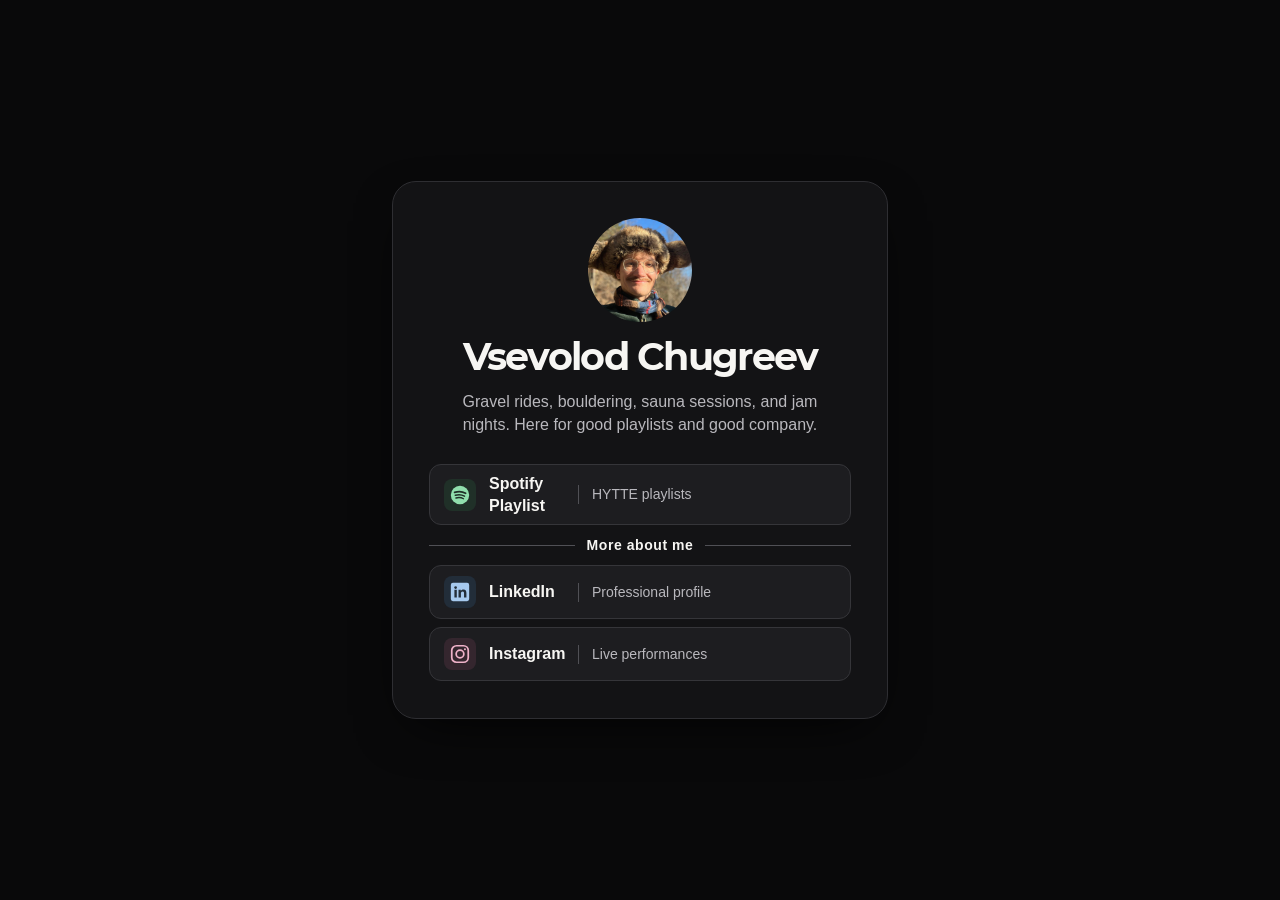
==== hytte/index.html @ 7f9a3bac "Refine Hytte profile links" ====
<!doctype html>
<html lang="en">
  <head>
    <meta charset="utf-8">
    <meta name="viewport" content="width=device-width, initial-scale=1">
    <meta name="theme-color" content="#09090a">
    <meta name="description" content="Gravel rides, bouldering, saunas, and jam sessions with Vsevolod Chugreev.">
    <title>Vsevolod Chugreev - Hytte</title>
    <link rel="icon" href="../assets/vsevolod.jpg" type="image/jpeg">
    <link rel="stylesheet" href="../style.css">
  </head>
  <body>
    <main class="card" aria-labelledby="name">
      <div class="profile">
        <img class="portrait" src="../assets/vsevolod.jpg" width="640" height="640" alt="">
        <h1 id="name">Vsevolod Chugreev</h1>
        <p class="bio">Gravel rides, bouldering, sauna sessions, and jam nights. Here for good playlists and good company.</p>
      </div>

      <nav class="links" aria-label="Music and profiles">
        <a class="social spotify" href="https://open.spotify.com/user/08ffx8hyw3svrj4hh7u58yir7?si=204Ac3mIRZu_R83wzP5dxg&amp;utm_source=copy-link">
          <span class="icon" aria-hidden="true">
            <svg viewBox="0 0 24 24" fill="none">
              <circle cx="12" cy="12" r="10" fill="currentColor"/>
              <g stroke="var(--icon-bg)" stroke-linecap="round">
                <path d="M6.1 9.2c3.7-1.2 8.8-.9 12 1" stroke-width="1.9"/>
                <path d="M6.9 12.3c3.1-1 7.1-.7 10 1" stroke-width="1.6"/>
                <path d="M7.6 15.3c2.6-.8 5.7-.6 8.2.8" stroke-width="1.5"/>
              </g>
            </svg>
          </span>
          <span>Spotify Playlist</span>
          <span class="link-note">HYTTE playlists</span>
        </a>

        <div class="section-divider" role="separator"><span>More about me</span></div>

        <a class="social linkedin" href="https://www.linkedin.com/in/vschugr/">
          <span class="icon" aria-hidden="true">
            <svg viewBox="0 0 24 24" fill="currentColor">
              <rect x="2" y="2" width="20" height="20" rx="2.3"/>
              <g fill="var(--icon-bg)">
                <circle cx="7.2" cy="7.2" r="1.45"/>
                <path d="M5.9 9.6h2.6v8.5H5.9zM10.4 9.6h2.5v1.2c.5-.9 1.4-1.5 2.8-1.5 2.7 0 3.3 1.7 3.3 4v4.8h-2.6v-4.4c0-1.1 0-2.3-1.5-2.3s-1.9 1.1-1.9 2.2v4.5h-2.6z"/>
              </g>
            </svg>
          </span>
          <span>LinkedIn</span>
          <span class="link-note">Professional profile</span>
        </a>
        <a class="social instagram" href="https://www.instagram.com/travertinsky/">
          <span class="icon" aria-hidden="true">
            <svg viewBox="0 0 24 24" fill="none" stroke="currentColor" stroke-width="1.9">
              <rect x="3" y="3" width="18" height="18" rx="5.2"/>
              <circle cx="12" cy="12" r="4.2"/>
              <circle cx="17.4" cy="6.8" r="1.1" fill="currentColor" stroke="none"/>
            </svg>
          </span>
          <span>Instagram</span>
          <span class="link-note">Live performances</span>
        </a>
      </nav>
    </main>
  </body>
</html>
---- style.css ----
@font-face {
  font-family: "Profile Bold";
  src: local("Gotham-Bold"), local("Gotham Bold"), local("Montserrat Bold"),
       url("./assets/montserrat-bold.woff") format("woff");
  font-style: normal;
  font-weight: 700;
  font-display: swap;
}

:root {
  color-scheme: dark;
  --page: #09090a;
  --surface: #131315;
  --text: #f7f6f3;
  --muted: #b9b8bd;
  font-family: Roboto, -apple-system, BlinkMacSystemFont, "Segoe UI", sans-serif;
  color: var(--text);
  background: var(--page);
}

* { box-sizing: border-box; }

body {
  margin: 0;
  min-height: 100vh;
  min-height: 100svh;
  padding: clamp(.75rem, 4vw, 2rem);
  display: grid;
  place-items: center;
}

.card {
  width: min(100%, 31rem);
  padding: clamp(1.125rem, 5.5vw, 2.25rem);
  display: grid;
  gap: clamp(1.25rem, 5vw, 1.75rem);
  border: 1px solid #2e2e32;
  border-radius: 1.5rem;
  background: var(--surface);
  box-shadow: 0 18px 55px -22px #000;
}

.profile {
  text-align: center;
  container-type: inline-size;
}

.portrait {
  display: block;
  width: clamp(4.5rem, 21vw, 6.5rem);
  margin-inline: auto;
  height: auto;
  aspect-ratio: 1;
  object-fit: cover;
  border-radius: 50%;
}

h1 {
  margin: .875rem 0 0;
  font: 700 clamp(1.45rem, 7.5vw, 2.375rem)/1.1 "Profile Bold", system-ui, sans-serif;
  font-size: clamp(1rem, 9.5cqi, 2.375rem);
  letter-spacing: -.045em;
  overflow-wrap: anywhere;
}

.bio {
  max-width: 40ch;
  margin: .75rem auto 0;
  color: var(--muted);
  font-size: 1rem;
  line-height: 1.45;
  text-wrap: pretty;
}

.links {
  display: grid;
  gap: .5rem;
  container-type: inline-size;
}

.section-divider {
  display: grid;
  grid-template-columns: 1fr auto 1fr;
  align-items: center;
  gap: .75rem;
  margin-block: .25rem;
  color: var(--text);
  font-size: .875rem;
  font-weight: 600;
  letter-spacing: .04em;
  text-align: center;
}

.section-divider::before,
.section-divider::after {
  content: "";
  height: 1px;
  background: #505055;
}

.social {
  display: grid;
  grid-template-columns: auto 4.75rem minmax(0, 1fr);
  align-items: center;
  gap: clamp(.5rem, 2vw, .8125rem);
  min-height: 3.375rem;
  padding: .5rem clamp(.625rem, 2.5vw, .875rem);
  border: 1px solid #353539;
  border-radius: .75rem;
  background: #1d1d20;
  color: var(--text);
  font-size: 1rem;
  font-weight: 600;
  line-height: 1.35;
  text-decoration: none;
}

.link-note {
  padding-inline-start: clamp(.5rem, 2vw, .8125rem);
  border-inline-start: 1px solid #505055;
  color: var(--muted);
  font-size: .875rem;
  font-weight: 400;
  overflow-wrap: anywhere;
}

.icon {
  display: grid;
  place-items: center;
  width: 2rem;
  height: 2rem;
  border-radius: .5rem;
  background: var(--icon-bg);
  color: var(--icon-color);
}

.icon svg { width: 1.375rem; height: 1.375rem; }
.instagram { --icon-bg: #34262e; --icon-color: #efb2c9; }
.spotify { --icon-bg: #203028; --icon-color: #90dfad; }
.linkedin { --icon-bg: #222d39; --icon-color: #a6c9ee; }
.komoot { --icon-bg: #2c3321; --icon-color: #c0dc89; }
.notion { --icon-bg: #303033; --icon-color: #e5e5e4; }

@media (hover: hover) {
  .social:hover {
    background: #262629;
    border-color: var(--icon-color);
  }
}

.social:focus-visible { outline: 2px solid var(--text); outline-offset: 3px; }
.social:active { background: #303034; }

@container (max-width: 15.75rem) {
  .social {
    grid-template-columns: auto minmax(0, 1fr);
    gap: .125rem .75rem;
  }
  .icon { grid-row: 1 / span 2; }
  .link-note {
    grid-column: 2;
    padding-inline-start: 0;
    border: 0;
  }
}

@media (max-height: 35rem) and (orientation: portrait) {
  body { padding: .625rem; }
  .card { padding: 1rem; gap: 1rem; }
  .portrait { width: 3.75rem; }
  h1 { margin-top: .5rem; }
  .bio { margin-top: .5rem; line-height: 1.35; }
  .social { min-height: 3rem; padding-block: .375rem; }
}

@media (min-width: 32rem) and (max-height: 30rem) and (orientation: landscape) {
  body { padding: .75rem; }
  .card {
    width: min(100%, 48rem);
    grid-template-columns: minmax(0, 1fr) minmax(0, 1fr);
    align-items: center;
    padding: clamp(1rem, 3vw, 1.5rem);
    gap: clamp(1rem, 3vw, 2rem);
  }
  .portrait { width: clamp(3.5rem, 8vw, 4.5rem); }
  h1 { margin-top: .5rem; }
  .bio { margin-top: .625rem; line-height: 1.35; }
  .social { min-height: 3rem; }
}
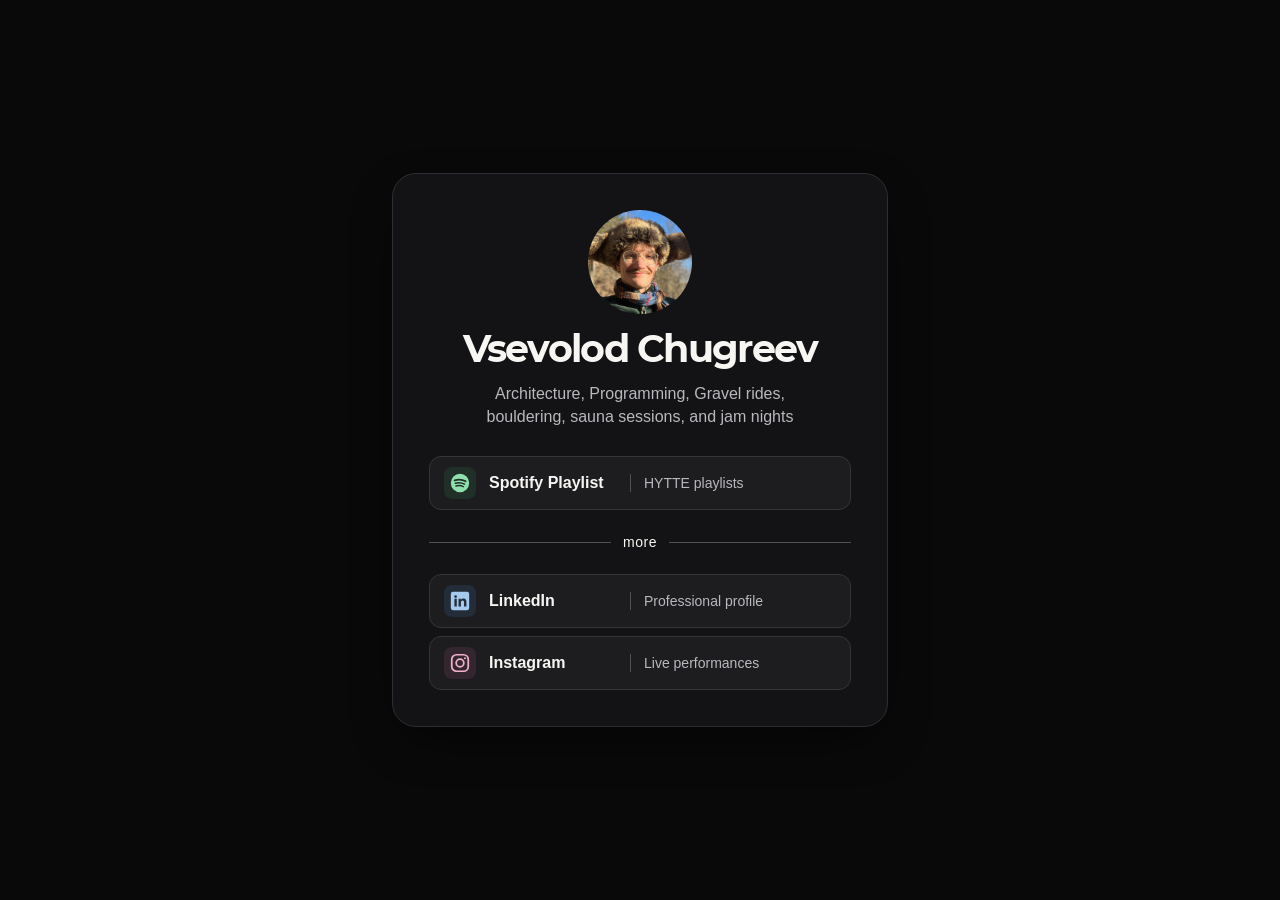
==== commit 6bcfc6bf: "123" ====
--- a/hytte/index.html
+++ b/hytte/index.html
@@ -14,7 +14,7 @@
       <div class="profile">
         <img class="portrait" src="../assets/vsevolod.jpg" width="640" height="640" alt="">
         <h1 id="name">Vsevolod Chugreev</h1>
-        <p class="bio">Gravel rides, bouldering, sauna sessions, and jam nights. Here for good playlists and good company.</p>
+        <p class="bio">Architecture, Programming, Gravel rides, bouldering, sauna sessions, and jam nights</p>
       </div>
 
       <nav class="links" aria-label="Music and profiles">
@@ -33,7 +33,7 @@
           <span class="link-note">HYTTE playlists</span>
         </a>
 
-        <div class="section-divider" role="separator"><span>More about me</span></div>
+        <div class="section-divider" role="separator"><span>more</span></div>
 
         <a class="social linkedin" href="https://www.linkedin.com/in/vschugr/">
           <span class="icon" aria-hidden="true">
--- a/style.css
+++ b/style.css
@@ -83,10 +83,10 @@
   grid-template-columns: 1fr auto 1fr;
   align-items: center;
   gap: .75rem;
-  margin-block: .25rem;
+  margin-block: 1rem;
   color: var(--text);
   font-size: .875rem;
-  font-weight: 600;
+  font-weight: 300;
   letter-spacing: .04em;
   text-align: center;
 }
@@ -100,7 +100,7 @@
 
 .social {
   display: grid;
-  grid-template-columns: auto 4.75rem minmax(0, 1fr);
+  grid-template-columns: auto 8rem minmax(0, 1fr);
   align-items: center;
   gap: clamp(.5rem, 2vw, .8125rem);
   min-height: 3.375rem;
@@ -140,6 +140,7 @@
 .linkedin { --icon-bg: #222d39; --icon-color: #a6c9ee; }
 .komoot { --icon-bg: #2c3321; --icon-color: #c0dc89; }
 .notion { --icon-bg: #303033; --icon-color: #e5e5e4; }
+.arch-intelligence { --icon-bg: #26352e; --icon-color: #a8d7ba; }
 
 @media (hover: hover) {
   .social:hover {
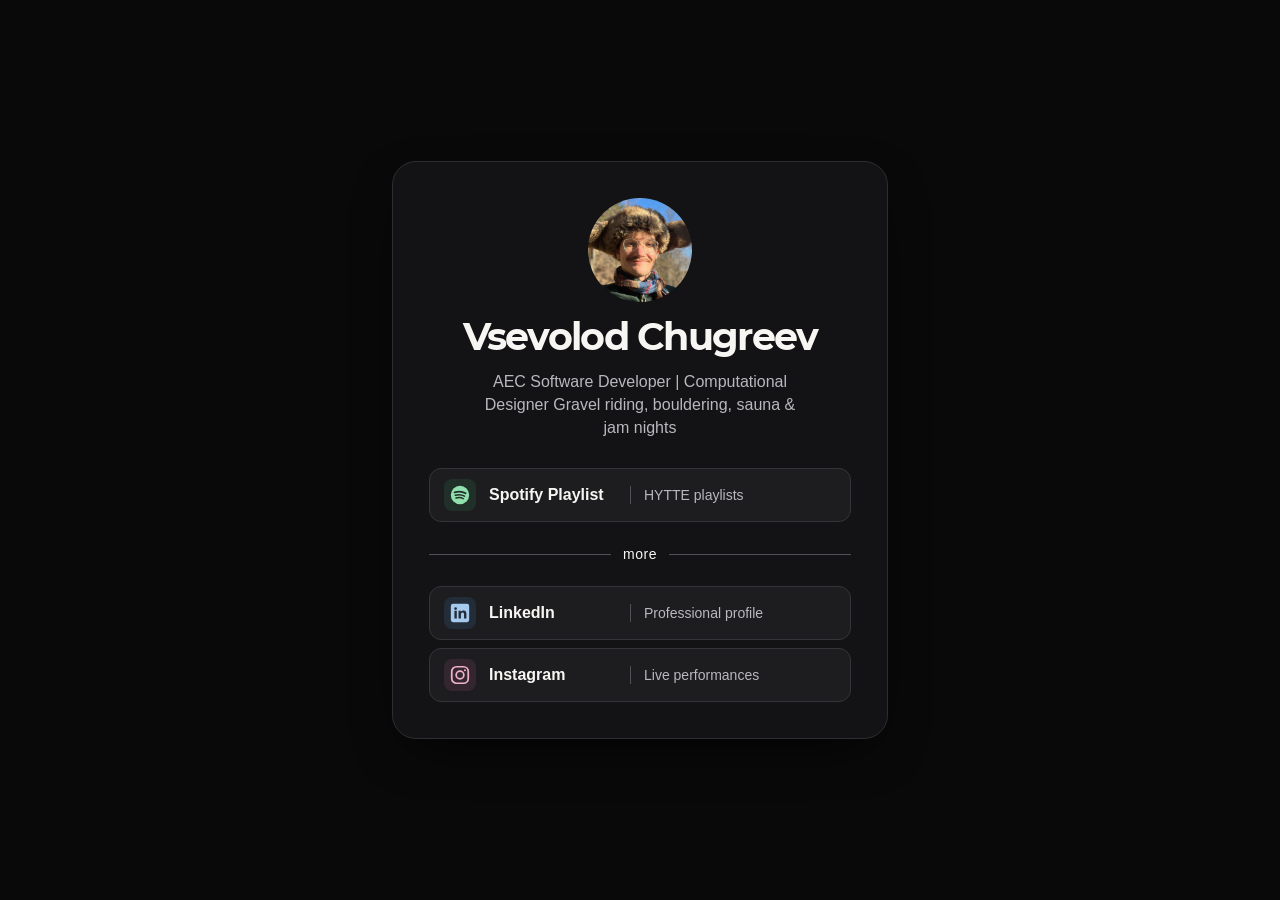
==== commit 7957dc9f: "123" ====
--- a/hytte/index.html
+++ b/hytte/index.html
@@ -4,8 +4,8 @@
     <meta charset="utf-8">
     <meta name="viewport" content="width=device-width, initial-scale=1">
     <meta name="theme-color" content="#09090a">
-    <meta name="description" content="Gravel rides, bouldering, saunas, and jam sessions with Vsevolod Chugreev.">
-    <title>Vsevolod Chugreev - Hytte</title>
+    <meta name="description" content="Gravel rides, bouldering, saunas, and jam sessions">
+    <title>Seva Chugreev - Hytte</title>
     <link rel="icon" href="../assets/vsevolod.jpg" type="image/jpeg">
     <link rel="stylesheet" href="../style.css">
   </head>
@@ -14,7 +14,8 @@
       <div class="profile">
         <img class="portrait" src="../assets/vsevolod.jpg" width="640" height="640" alt="">
         <h1 id="name">Vsevolod Chugreev</h1>
-        <p class="bio">Architecture, Programming, Gravel rides, bouldering, sauna sessions, and jam nights</p>
+        <p class="bio">AEC Software Developer | Computational Designer
+Gravel riding, bouldering, sauna & jam nights</p>
       </div>
 
       <nav class="links" aria-label="Music and profiles">
--- a/style.css
+++ b/style.css
@@ -141,6 +141,9 @@
 .komoot { --icon-bg: #2c3321; --icon-color: #c0dc89; }
 .notion { --icon-bg: #303033; --icon-color: #e5e5e4; }
 .arch-intelligence { --icon-bg: #26352e; --icon-color: #a8d7ba; }
+.profile-page { --icon-bg: #222d39; --icon-color: #a6c9ee; }
+.hytte { --icon-bg: #26352e; --icon-color: #a8d7ba; }
+.directory-mark { font-size: .75rem; font-weight: 700; }
 
 @media (hover: hover) {
   .social:hover {
